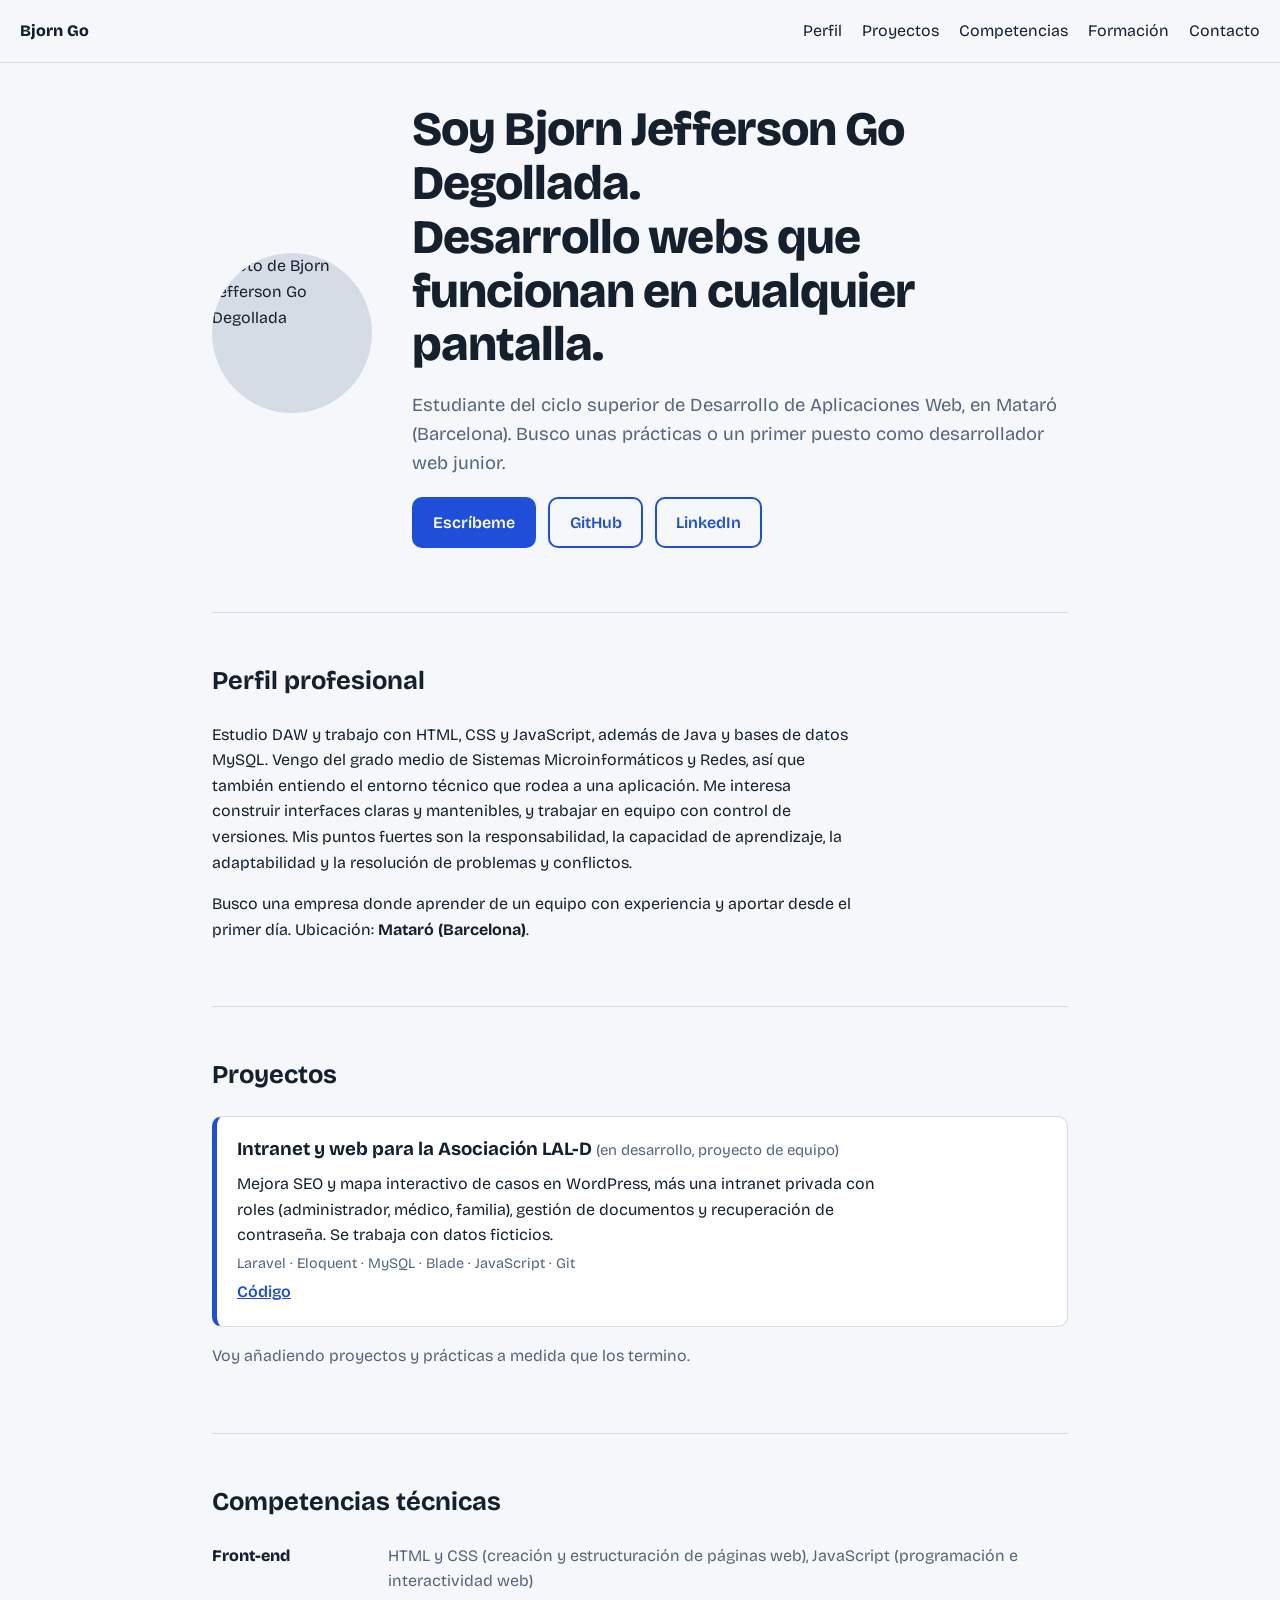
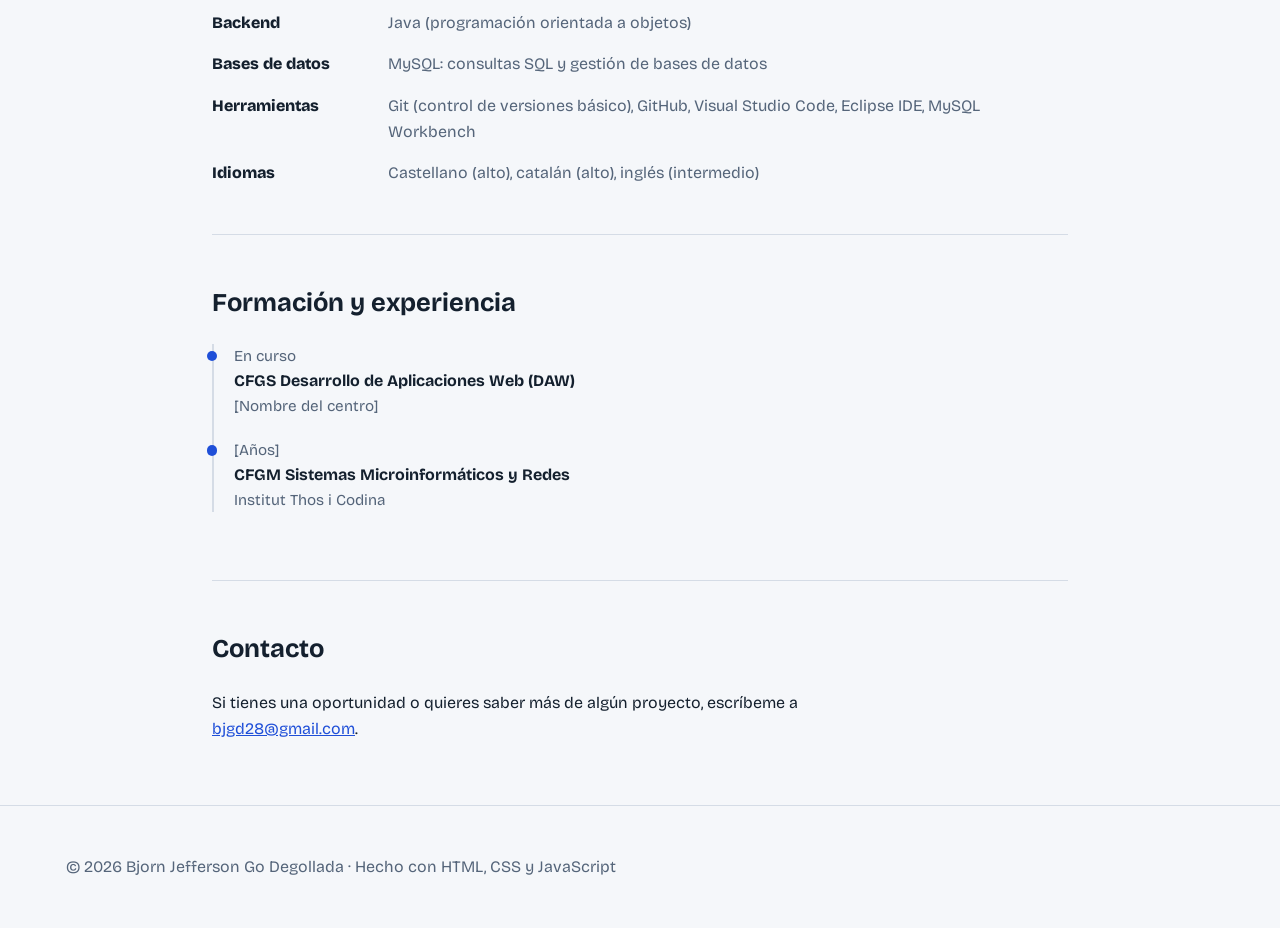
==== index.html @ b2a4f79f "Añadir index.html en el main" ====
<!DOCTYPE html>
<html lang="es">

<head>
  <meta charset="UTF-8">
  <meta name="viewport" content="width=device-width, initial-scale=1">
  <title>Bjorn Jefferson Go Degollada · Desarrollador web</title>
  <meta name="description"
    content="Portfolio de Bjorn Jefferson Go Degollada, estudiante de DAW en Mataró. Proyectos, competencias y contacto.">
  <link rel="preconnect" href="https://fonts.googleapis.com">
  <link rel="preconnect" href="https://fonts.gstatic.com" crossorigin>
  <link href="https://fonts.googleapis.com/css2?family=Bricolage+Grotesque:wght@400;600;800&display=swap"
    rel="stylesheet">
  <link rel="stylesheet" href="Portafolio/styles.css">
</head>

<body>
  <a class="skip" href="#main">Saltar al contenido</a>

  <header class="site-header">
    <a class="brand" href="#inicio">Bjorn Go</a>
    <button class="menu-btn" aria-expanded="false" aria-controls="nav">Menú</button>
    <nav id="nav" aria-label="Principal">
      <a href="#perfil">Perfil</a>
      <a href="#proyectos">Proyectos</a>
      <a href="#competencias">Competencias</a>
      <a href="#formacion">Formación</a>
      <a href="#contacto">Contacto</a>
    </nav>
  </header>

  <main id="main">
    <section id="inicio" class="hero">
      <img class="avatar" src="img/foto.jpg" alt="Foto de Bjorn Jefferson Go Degollada" width="160" height="160">
      <div>
        <h1>Soy Bjorn Jefferson Go Degollada.<br>Desarrollo webs que funcionan en cualquier pantalla.</h1>
        <p class="lead">Estudiante del ciclo superior de Desarrollo de Aplicaciones Web, en Mataró (Barcelona). Busco
          unas prácticas o un primer puesto como desarrollador web junior.</p>
        <p class="actions">
          <a class="btn" href="mailto:bjgd28@gmail.com">Escríbeme</a>
          <a class="btn ghost" href="https://github.com/BjornGo" target="_blank" rel="noopener noreferrer">GitHub</a>
          <a class="btn ghost" href="https://www.linkedin.com/in/bjorn-go-226009339/" target="_blank" rel="noopener noreferrer">LinkedIn</a>
        </p>
      </div>
    </section>

    <section id="perfil">
      <h2>Perfil profesional</h2>
      <p>Estudio DAW y trabajo con HTML, CSS y JavaScript, además de Java y bases de datos MySQL. Vengo del grado medio
        de Sistemas Microinformáticos y Redes, así que también entiendo el entorno técnico que rodea a una aplicación.
        Me interesa construir interfaces claras y mantenibles, y trabajar en equipo con control de versiones. Mis puntos
        fuertes son la responsabilidad, la capacidad de aprendizaje, la adaptabilidad y la resolución de problemas y
        conflictos.</p>
      <p>Busco una empresa donde aprender de un equipo con experiencia y aportar desde el primer día. Ubicación:
        <strong>Mataró (Barcelona)</strong>.</p>
    </section>

    <section id="proyectos">
      <h2>Proyectos</h2>
      <ul class="projects">
        <li class="project" data-tags="frontend backend bbdd">
          <h3>Intranet y web para la Asociación LAL-D <small>(en desarrollo, proyecto de equipo)</small></h3>
          <p>Mejora SEO y mapa interactivo de casos en WordPress, más una intranet privada con roles (administrador,
            médico, familia), gestión de documentos y recuperación de contraseña. Se trabaja con datos ficticios.</p>
          <p class="stack">Laravel · Eloquent · MySQL · Blade · JavaScript · Git</p>
          <p class="links"><a href="#">Código</a></p>
        </li>
      </ul>
      <p class="note">Voy añadiendo proyectos y prácticas a medida que los termino.</p>
    </section>

    <section id="competencias">
      <h2>Competencias técnicas</h2>
      <dl class="skills">
        <div>
          <dt>Front-end</dt>
          <dd>HTML y CSS (creación y estructuración de páginas web), JavaScript (programación e interactividad web)</dd>
        </div>
        <div>
          <dt>Backend</dt>
          <dd>Java (programación orientada a objetos)</dd>
        </div>
        <div>
          <dt>Bases de datos</dt>
          <dd>MySQL: consultas SQL y gestión de bases de datos</dd>
        </div>
        <div>
          <dt>Herramientas</dt>
          <dd>Git (control de versiones básico), GitHub, Visual Studio Code, Eclipse IDE, MySQL Workbench</dd>
        </div>
        <div>
          <dt>Idiomas</dt>
          <dd>Castellano (alto), catalán (alto), inglés (intermedio)</dd>
        </div>
      </dl>
    </section>

    <section id="formacion">
      <h2>Formación y experiencia</h2>
      <ol class="timeline">
        <li><time>En curso</time><strong>CFGS Desarrollo de Aplicaciones Web (DAW)</strong><span>[Nombre del
            centro]</span></li>
        <li><time>[Años]</time><strong>CFGM Sistemas Microinformáticos y Redes</strong><span>Institut Thos i
            Codina</span></li>
      </ol>
    </section>

    <section id="contacto">
      <h2>Contacto</h2>
      <p>Si tienes una oportunidad o quieres saber más de algún proyecto, escríbeme a <a
          href="mailto:bjgd28@gmail.com">bjgd28@gmail.com</a>.</p>
    </section>
  </main>

  <footer class="site-footer">
    <p>© <span id="year"></span> Bjorn Jefferson Go Degollada · Hecho con HTML, CSS y JavaScript</p>
  </footer>
  <script src="Portafolio/main.js"></script>
</body>

</html>
---- Portafolio/styles.css ----
/* Tokens */
:root {
  --bg: #f5f7fa;
  --surface: #ffffff;
  --text: #14202e;
  --muted: #55657a;
  --line: #d5dce6;
  --accent: #1f4fd8;
  --accent-text: #ffffff;
  --radius: 10px;
  --max: 56rem;
  --font: "Bricolage Grotesque", system-ui, -apple-system, "Segoe UI", sans-serif;
}
@media (prefers-color-scheme: dark) {
  :root {
    --bg: #0f1722; --surface: #172233; --text: #e8edf4;
    --muted: #9eb0c6; --line: #2a3a50; --accent: #7fa2ff; --accent-text: #0f1722;
  }
}

*, *::before, *::after { box-sizing: border-box; }
html { scroll-behavior: smooth; scroll-padding-top: 4.5rem; }
body { margin: 0; font-family: var(--font); background: var(--bg); color: var(--text); line-height: 1.6; }
img { max-width: 100%; height: auto; }
a { color: var(--accent); }
:focus-visible { outline: 3px solid var(--accent); outline-offset: 3px; }
.skip { position: absolute; left: -999px; }
.skip:focus { left: 1rem; top: 1rem; background: var(--surface); padding: .5rem 1rem; z-index: 20; }

/* Cabecera */
.site-header {
  position: sticky; top: 0; z-index: 10; display: flex; flex-wrap: wrap;
  align-items: center; justify-content: space-between; gap: .5rem;
  padding: .75rem 1.25rem; background: var(--bg); border-bottom: 1px solid var(--line);
}
.brand { font-weight: 800; text-decoration: none; color: var(--text); }
.menu-btn { font: inherit; background: none; border: 1px solid var(--line); color: var(--text); border-radius: var(--radius); padding: .35rem .8rem; }
nav { display: none; width: 100%; flex-direction: column; gap: .25rem; padding-top: .5rem; }
nav.open { display: flex; }
nav a { color: var(--text); text-decoration: none; padding: .4rem 0; }
nav a:hover { color: var(--accent); }

/* Estructura */
main { max-width: var(--max); margin: 0 auto; padding: 0 1.25rem; }
section { padding: 3rem 0; border-bottom: 1px solid var(--line); }
section:last-child { border-bottom: 0; }
h1 { font-size: clamp(1.9rem, 5vw, 3rem); line-height: 1.12; font-weight: 800; margin: 0 0 1rem; letter-spacing: -.02em; }
h2 { font-size: 1.6rem; margin: 0 0 1.25rem; }
h3 { margin: 0 0 .4rem; }
p { max-width: 65ch; }

/* Hero */
.hero { display: grid; gap: 1.5rem; padding-top: 2.5rem; }
.avatar { width: 8rem; height: 8rem; object-fit: cover; border-radius: 50%; background: var(--line); }
.lead { font-size: 1.15rem; color: var(--muted); }
.actions { display: flex; flex-wrap: wrap; gap: .75rem; }
.btn { display: inline-block; padding: .65rem 1.2rem; border-radius: var(--radius); background: var(--accent); color: var(--accent-text); font-weight: 600; text-decoration: none; border: 2px solid var(--accent); }
.btn.ghost { background: transparent; color: var(--accent); }
.btn:hover { filter: brightness(1.1); }

/* Proyectos */
.filters { display: flex; flex-wrap: wrap; gap: .5rem; margin-bottom: 1.25rem; }
.chip { font: inherit; background: var(--surface); color: var(--text); border: 1px solid var(--line); border-radius: 99px; padding: .3rem .9rem; cursor: pointer; }
.chip.active { background: var(--text); color: var(--bg); border-color: var(--text); }
.projects { list-style: none; margin: 0; padding: 0; display: grid; gap: 1rem; }
.project { background: var(--surface); border: 1px solid var(--line); border-left: 5px solid var(--accent); border-radius: var(--radius); padding: 1.1rem 1.25rem; }
.project[hidden] { display: none; }
.project p { margin: .25rem 0; }
.stack { color: var(--muted); font-size: .9rem; }
.links { display: flex; gap: 1rem; font-weight: 600; }

/* Competencias */
.skills { margin: 0; display: grid; gap: 1rem; }
.skills dt { font-weight: 800; }
.skills dd { margin: 0; color: var(--muted); }

/* Formación */
.timeline { list-style: none; margin: 0; padding: 0 0 0 1.25rem; border-left: 2px solid var(--line); }
.timeline li { display: grid; margin-bottom: 1.25rem; position: relative; }
.timeline li::before { content: ""; position: absolute; left: -1.7rem; top: .45rem; width: .65rem; height: .65rem; border-radius: 50%; background: var(--accent); }
.timeline time, .timeline span { color: var(--muted); font-size: .95rem; }

.site-footer { text-align: center; color: var(--muted); padding: 2rem 1rem; border-top: 1px solid var(--line); }

/* Tableta y escritorio */
@media (min-width: 48rem) {
  .menu-btn { display: none; }
  nav, nav.open { display: flex; flex-direction: row; width: auto; gap: 1.25rem; padding: 0; }
  .hero { grid-template-columns: auto 1fr; align-items: center; gap: 2.5rem; }
  .avatar { width: 10rem; height: 10rem; }
  .projects { grid-template-columns: repeat(auto-fit, minmax(20rem, 1fr)); }
  .skills > div { display: grid; grid-template-columns: 10rem 1fr; gap: 1rem; }
}
@media (prefers-reduced-motion: reduce) { html { scroll-behavior: auto; } }
h3 small{font-weight:400;color:var(--muted);font-size:.8em}

.note { color: var(--muted); margin-top: 1rem; }
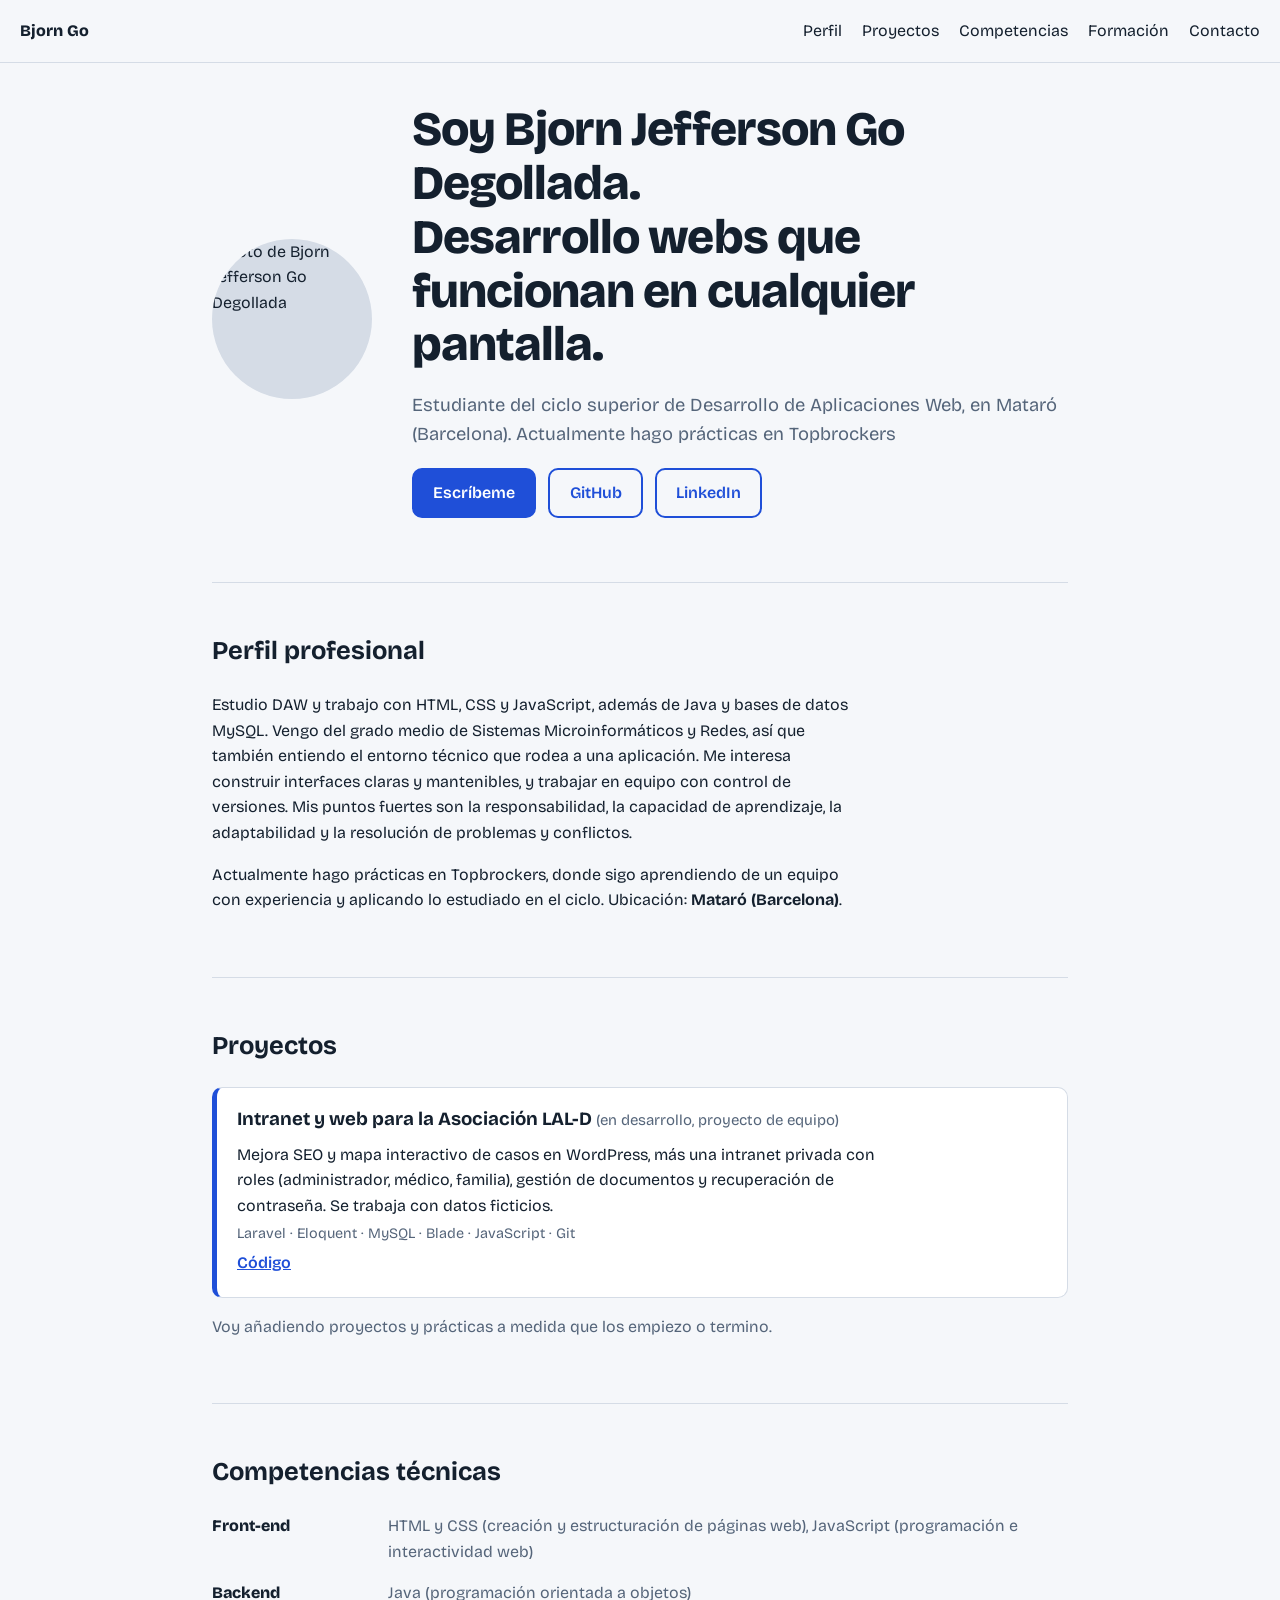
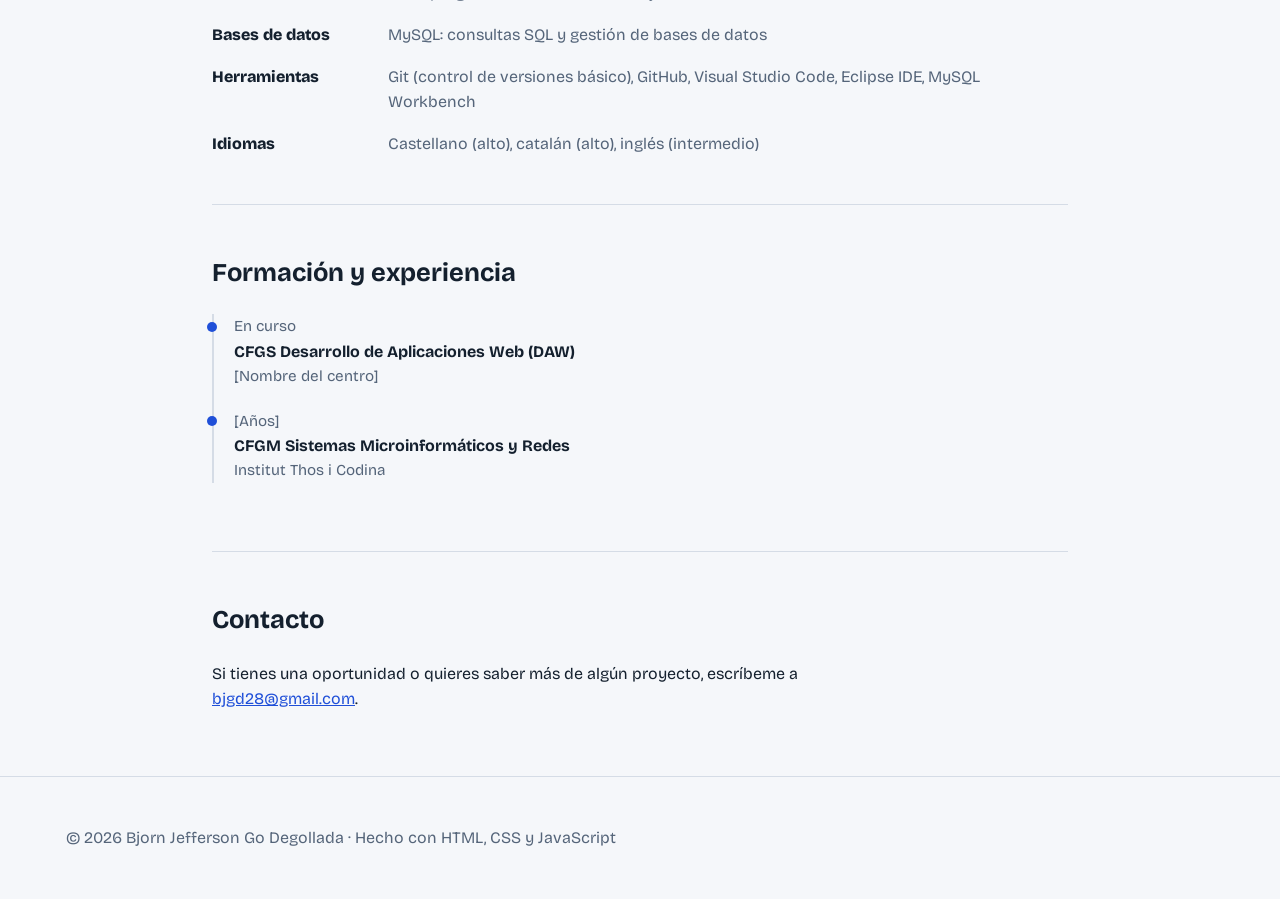
==== commit 69fcf4cc: "Actualizar datos personales y estado de prácticas en el portafolio" ====
--- a/index.html
+++ b/index.html
@@ -34,8 +34,7 @@
       <img class="avatar" src="img/foto.jpg" alt="Foto de Bjorn Jefferson Go Degollada" width="160" height="160">
       <div>
         <h1>Soy Bjorn Jefferson Go Degollada.<br>Desarrollo webs que funcionan en cualquier pantalla.</h1>
-        <p class="lead">Estudiante del ciclo superior de Desarrollo de Aplicaciones Web, en Mataró (Barcelona). Busco
-          unas prácticas o un primer puesto como desarrollador web junior.</p>
+        <p class="lead">Estudiante del ciclo superior de Desarrollo de Aplicaciones Web, en Mataró (Barcelona). Actualmente hago prácticas en Topbrockers</p>
         <p class="actions">
           <a class="btn" href="mailto:bjgd28@gmail.com">Escríbeme</a>
           <a class="btn ghost" href="https://github.com/BjornGo" target="_blank" rel="noopener noreferrer">GitHub</a>
@@ -51,8 +50,7 @@
         Me interesa construir interfaces claras y mantenibles, y trabajar en equipo con control de versiones. Mis puntos
         fuertes son la responsabilidad, la capacidad de aprendizaje, la adaptabilidad y la resolución de problemas y
         conflictos.</p>
-      <p>Busco una empresa donde aprender de un equipo con experiencia y aportar desde el primer día. Ubicación:
-        <strong>Mataró (Barcelona)</strong>.</p>
+       <p>Actualmente hago prácticas en Topbrockers, donde sigo aprendiendo de un equipo con experiencia y aplicando lo estudiado en el ciclo. Ubicación: <strong>Mataró (Barcelona)</strong>.</p>
     </section>
 
     <section id="proyectos">
@@ -66,7 +64,7 @@
           <p class="links"><a href="#">Código</a></p>
         </li>
       </ul>
-      <p class="note">Voy añadiendo proyectos y prácticas a medida que los termino.</p>
+      <p class="note">Voy añadiendo proyectos y prácticas a medida que los empiezo o termino.</p>
     </section>
 
     <section id="competencias">
@@ -118,4 +116,4 @@
   <script src="Portafolio/main.js"></script>
 </body>
 
-</html>+</html>
